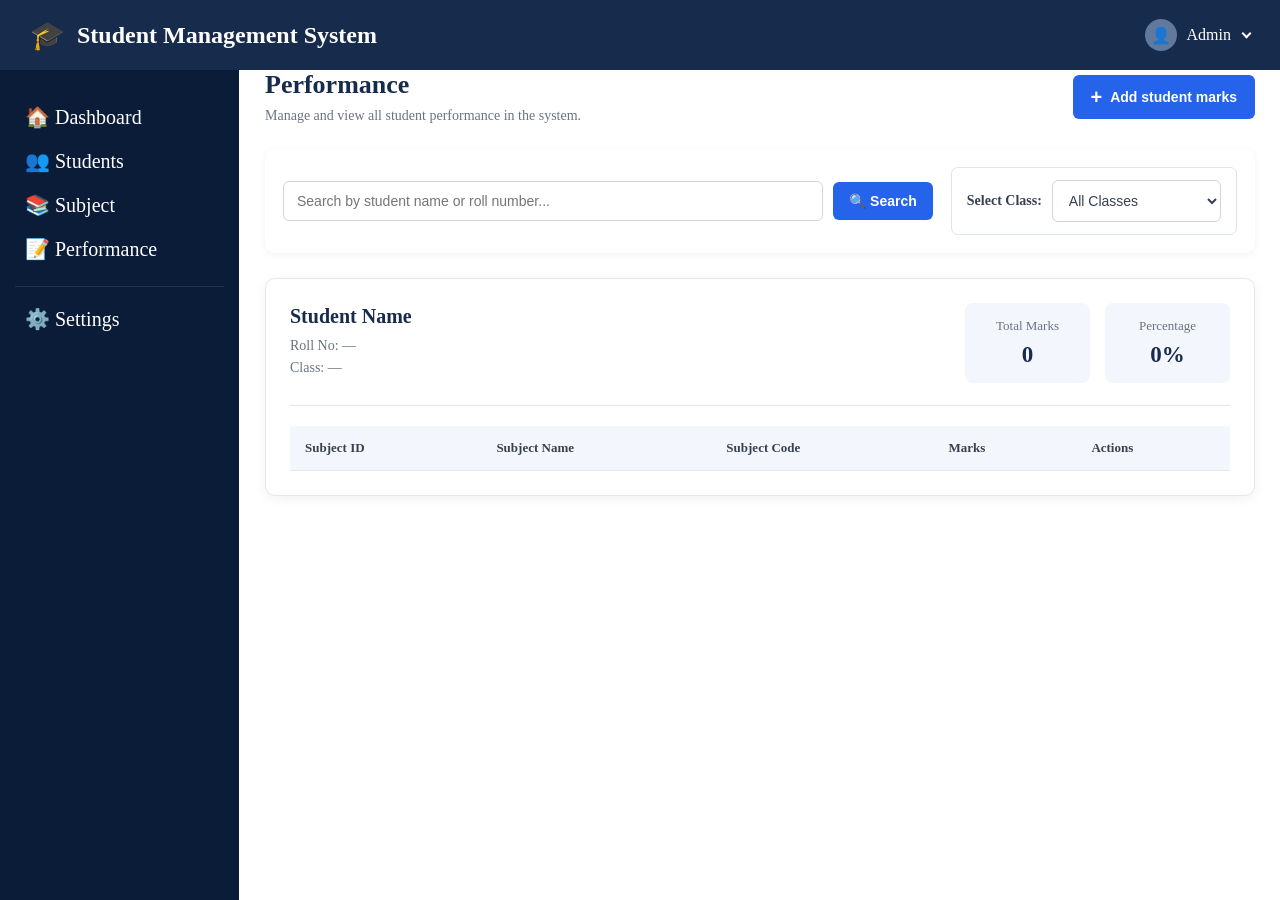
==== forntend/performance.html @ 9e1eb783 "making js of marks section" ====
<!DOCTYPE html>
<html lang="en">

<head>
    <meta charset="UTF-8">
    <meta name="viewport" content="width=device-width, initial-scale=1.0">

    <link rel="stylesheet" href="style.css">

    <title>Marks Management</title>
</head>

<body>

    <!-- Header -->
    <header class="top-header">

        <div class="logo-section">
            <span>🎓</span>
            <h2>Student Management System</h2>
        </div>

        <div class="profile">
            <div class="profile-icon">👤</div>
            <span>Admin</span>
            <span class="arrow"></span>
        </div>

    </header>

    <!-- Sidebar -->
    <aside class="side-bar">

        <nav class="navigation">
            <a href="index.html" class="nav-item">🏠 Dashboard</a>
            <a href="Students.html" class="nav-item">👥 Students</a>
            <a href="subjects.html" class="nav-item">📚 Subject</a>
            <a href="performance.html" class="nav-item">📝 Performance</a>
            <a href="settings.html" class="nav-item settings-item">⚙️ Settings</a>
        </nav>

    </aside>

    <!-- Main Content -->
    <main class="main-content">

        <!-- Page Header -->
        <div class="s1">

            <div>
                <h2>Performance</h2>
                <p>Manage and view all student performance in the system.</p>
            </div>

            <button type="button" class="add-marks" id="add-marks">
                <span>+</span>
                Add student marks
            </button>

        </div>

        <!-- Search and Class Filter -->
        <div class="marks-controls">

            <div class="marks-search">
                <input
                    type="search"
                    id="search-marks"
                    placeholder="Search by student name or roll number..."
                >

                <button type="button" id="search-btn">
                    🔍 Search
                </button>
            </div>

            <div class="class-filter">
                <label for="select-class">Select Class:</label>

                <select id="select-class">
                    <option value="">All Classes</option>
                    <option value=""></option>
                </select>
            </div>

        </div>

        <!-- Marks Modal -->
        <div class="marks-modal" id="marks-modal">

            <div class="marks-modal-content">

                <div class="header-modal">
                    <h2 class="modal-header">Add Marks</h2>

                    <button
                        type="button"
                        class="close-modal"
                        id="close-modal"
                    >
                        &times;
                    </button>
                </div>

                <!-- Marks Form -->
                <form class="makrs-form" id="makrs-form">

                    <div class="form-group">
                        <label for="student-id">Student ID</label>

                        <input
                            type="number"
                            id="student-id"
                            name="student-id"
                            placeholder="Enter student ID"
                            required
                        >
                    </div>

                    <div class="form-group">
                        <label for="subject-id">Subject ID</label>

                        <input
                            type="number"
                            id="subject-id"
                            name="subject-id"
                            placeholder="Enter subject ID"
                            required
                        >
                    </div>

                    <div class="form-group">
                        <label for="subject-marks">Marks</label>

                        <input
                            type="number"
                            id="subject-marks"
                            name="subject-marks"
                            placeholder="Enter marks obtained"
                            min="0"
                            required
                        >
                    </div>

                    <div>
                        <button
                            type="button"
                            class="add-subject1"
                            id="add-subject1"
                        >
                            <span>+</span>
                            Add subject
                        </button>
                    </div>

                    <div class="form-actions">
                        
                        <button
                            type="button"
                            class="cancel-marks"
                            id="cancel-marks"
                        >
                            Cancel
                        </button>

                        <button
                            type="submit"
                            class="save-marks"
                            id="save-marks"
                        >
                            Save Marks
                        </button>

                    </div>

                </form>

            </div>

        </div>

        <!-- Student Marks Cards -->
        <div class="marks-container" id="marks-container">

            <!-- Example Student Card -->
            <div class="student-marks-card">

                <!-- Student Information and Summary -->
                <div class="student-marks-header">

                    <div class="student-info">
                        <h3 class="student-name">Student Name</h3>
                        <p class="student-rollno">Roll No: —</p>
                        <p class="student-class">Class: —</p>
                    </div>

                    <div class="student-performance">

                        <div class="total-marks">
                            <span>Total Marks</span>
                            <h3 class="total-marks-value">0</h3>
                        </div>

                        <div class="percentage">
                            <span>Percentage</span>
                            <h3 class="percentage-value">0%</h3>
                        </div>

                    </div>

                </div>

                <!-- Subject-wise Marks Table -->
                <div class="marks-table-container">

                    <table class="marks-table">

                        <thead>
                            <tr>
                                <th>Subject ID</th>
                                <th>Subject Name</th>
                                <th>Subject Code</th>
                                <th>Marks</th>
                                <th>Actions</th>
                            </tr>
                        </thead>

                        <tbody class="marksTableBody">
                            <!-- JavaScript will insert subject marks here -->
                        </tbody>

                    </table>

                </div>

            </div>

        </div>

    </main>

    <script src="performance.js"></script>

</body>
</html>
---- forntend/style.css ----
.coming-soon-page {
    display: flex;
    justify-content: center;
    align-items: center;
    min-height: calc(100vh - 70px);
}
.coming-soon{
    font-size: 100px;
}
* {
    box-sizing: border-box;
}
body {
    margin: 0;
    height: 100%;
    overflow: hidden;
}
/* ===Header=== */
.top-header{
    position: fixed;
    top:0;
    width: 100%;
    height: 70px;
    display: flex;
    align-items: center;
    justify-content: space-between;
    padding: 0 30px;
    background: #172b4d;
    color: white;
    z-index: 1000;
}
.logo-section {
    display: flex;
    align-items: center;
    gap: 12px;
}
.logo-section span{
    font-size: 28px;
}
.logo-section h2 {
    margin: 0;
}
.profile{
    display: flex;
    align-items: center;
    gap:10px;
    cursor: pointer;
}
.profile-icon{
    width: 32px;
    height: 32px;
    border-radius: 50%;
    background: #60799d;
    display: flex;
    align-items: center;
    justify-content: center;
}
.arrow{
    width: 7px;
    height: 7px;
    border-right: 2px solid white;
    border-bottom: 2px solid white;
    transform: rotate(45deg);
    margin-left: 2px;
    margin-top: -4px;

}

/* ===Side Bar=== */
.side-bar{
    position: fixed;
    left: 0;
    top: 70px;
    width: 240px; 
    height:calc(100vh - 70px);
    background-color: #0b1c39;
    border-right: 1px solid white;
    padding: 25px 15px;
    display: flex;
    flex-direction: column;
    z-index: 999;
}
.nav-item{
    text-decoration: none;
    display: flex;
    align-items: center;
    font-size: 20px;
    gap:8px;
    padding: 10px;
    color: white;
    transition: 0.2s;
}
.nav-item:hover {
    background: #21262d;
    color: #f0f6fc; 
}
.nav-item.active {
    background: #238636; 
    color: white; 
}
.nav-item:last-child {
    border-top: 1px solid #1e3355;
    margin-top: 15px;
    padding-top: 20px;
}

/* ===Main=== */
.main-content{
    margin-left: 240px;
    margin-top: 60px;
    /* padding-left: 25px;
    padding-top: 10px; */
    padding: 10px 25px 25px;
    height: calc(100vh - 70px);
    width: calc(100%-240px);
    overflow-y: auto;
    overflow-x: hidden;
}
.a1 h2{
    margin: 0 0 5px 0;
}
.a1 p{
    margin: 0;
}
/* .stats{
    display: flex;
    justify-content: space-between;
    align-items: center;
    margin-bottom: 30px;
    padding: 25px;
    background: #161b22; 
    border: 1px solid #30363d; 
    border-radius: 12px;
} */
.stats {
    display: grid;
    grid-template-columns: repeat(4, 1fr);
    gap: 20px;
    margin-top: 25px;
    width: 100%;
}

/* ===Common card styling=== */
.total-students,
.total-subjects,
.total-classes,
.average-percentage{
    padding: 18px;
    border-radius: 12px;
    min-height: 140px;
    min-width: 0;
    border:1px solid #dce4ee
}
.total-students{
    background: #eef6ff;
}
.total-subjects{
    background: #edfaf5;
}
.total-classes{
    background: #f3f0ff;
}
.average-percentage{
    background: #fff7eb;
}
.stats i {
    display: flex;
    align-items: center;
    justify-content: center;

    width: 50px;
    height: 50px;

    border-radius: 50%;
    font-size: 24px;

    margin-bottom: 12px;
}

/* Card headings */
.stats h3 {
    margin: 0 0 12px 0;
    font-size: 16px;
}

/* Large number */
.stats p {
    margin: 0 0 12px 0;
    font-size: 32px;
    font-weight: bold;
}

/* Monthly change */
.change {
    color: #20b486;
    font-size: 14px;
}

.arrow-up {
    font-size: 18px;
    font-weight: bold;
}

/* === Dashboard Bottom === */

.dashboard-bottom {
    display: grid;
    grid-template-columns: 1fr 1fr;
    gap: 20px;
    margin-top: 20px;
}

/* === Quick Actions === */
.quick-actions {
    border: 1px solid #dce4ee;
    border-radius: 12px;
    padding: 20px;
    background: white;
}
.quick-actions h3 {
    margin: 0 0 18px 0;
    font-size: 20px;
}
.quick-actions a {
    display: flex;
    align-items: center;
    justify-content: center;
    gap: 10px;
    height: 50px;
    margin-bottom: 10px;
    border-radius: 8px;
    text-decoration: none;
    color: white;
}
.new-student {
    background: #3478ed;
}
.manage-sub {
    background: #20b486;
}
.all-students {
    background: #7957e8;
}
.action-icon {
    font-size: 18px;
}


/* === Recent Activity === */
.recent-activity {
    border: 1px solid #dce4ee;
    border-radius: 12px;
    padding: 20px;
    background: white;
}
.recent-activity h3 {
    margin: 0 0 15px 0;
    font-size: 20px;
}
.activity-item {
    display: flex;
    align-items: center;
    gap: 12px;
    padding: 12px 0;
    border-bottom: 1px solid #e5eaf0;
}
.activity-item:last-child {
    border-bottom: none;
}
.activity-icon {
    width: 38px;
    height: 38px;
    display: flex;
    align-items: center;
    justify-content: center;
    border-radius: 50%;
    background: #eef4ff;
    font-size: 18px;
}
.activity-item strong {
    display: block;
    font-size: 15px;
}
.activity-item p {
    margin: 3px 0;
    font-size: 14px;
}
.activity-item small {
    color: #718096;
    font-size: 12px;
}

/* =====Students Section===== */
.s1{
    display: flex;
    justify-content: space-between;
    align-items: center;
}
.s1 h2 {
    margin: 0 0 5px 0;
}
.s1 p {
    margin: 0;
}
.add-student {
    background: #287cf0;
    color: white;
    border: none;
    border-radius: 6px;
    padding: 10px 18px;
    font-size: 14px;
    cursor: pointer;
    display: flex;
    align-items: center;
    gap: 8px;
}
.add-student:hover{
    color: #072044;
    background-color: #566277;
}
.add-student span {
    font-size: 18px;
}

/* ===Search and Filter=== */
.student-filters {
    display: flex;
    gap: 20px;
    margin-top: 25px;
    margin-bottom: 25px;
}
.search-box {
    flex: 1;
    display: flex;
    align-items: center;
    gap: 10px;
    padding: 12px 15px;
    border: 1px solid #dce4ee;
    border-radius: 7px;
    background: white;
}
.search-box input {
    width: 100%;
    border: none;
    outline: none;
    font-size: 14px;
}
.class-filter {
    width: 30%;
    display: flex;
    align-items: center;
    gap: 10px;
    padding: 12px 15px;
    border: 1px solid #dce4ee;
    border-radius: 7px;
    background: white;
}
.class-filter select {
    width: 100%;
    border: none;
    outline: none;
    background: white;
    font-size: 14px;
}

/* ===Student Table=== */
.student-table {
    width: 100%;
    margin-top: 20px;
    background: white;
    border: 1px solid #e1e8f0;
    border-radius: 8px;
    overflow-x: auto;
}
.student-table table {
    width: 100%;
    border-collapse: collapse;
}
.student-table th {
    background: #f1f5f9;
    color: #172b4d;
    text-align: left;
    padding: 16px 14px;
    font-size: 14px;
    font-weight: 600;
}
.student-table td {
    padding: 14px;
    border-top: 1px solid #e5eaf0;
    color: #344563;
    font-size: 14px;
}
.student-row:hover {
    background: #ebeff5;
}
.student-actions {
    white-space: nowrap;
}
.view-btn {
    background: #287cf0;
    color: white;
    border: none;
    border-radius: 6px;
    padding: 8px 18px;
    cursor: pointer;
    margin-right: 8px;
}
.edit-btn {
    background: white;
    color: #344563;
    border: 1px solid #dce4ee;
    border-radius: 6px;
    padding: 8px 18px;
    cursor: pointer;
    margin-right: 8px;
}
.delete-btn {
    background: #fff5f5;
    color: #ef4444;
    border: 1px solid #ffd5d5;
    border-radius: 6px;
    padding: 8px 12px;
    cursor: pointer;
}
.view-btn:hover {
    background: #1769d5;
}
.edit-btn:hover {
    background: #f1f5f9;
}
.delete-btn:hover {
    background: #ffe5e5;
}

/* ===Subject Table=== */
.subject-table {
    width: 100%;
    margin-top: 20px;
    background: white;
    border: 1px solid #e1e8f0;
    border-radius: 8px;
    overflow-x: auto;
}
.subject-table table {
    width: 100%;
    border-collapse: collapse;
}
.subject-table th {
    background: #f1f5f9;
    color: #172b4d;
    text-align: left;
    padding: 16px 14px;
    font-size: 14px;
    font-weight: 600;
}
.subject-table td {
    padding: 14px;
    border-top: 1px solid #e5eaf0;
    color: #344563;
    font-size: 14px;
}
.subject-row:hover {
    background: #ebeff5;
}
.subject-actions {
    white-space: nowrap;
}

/* ===Add Student=== */
.student-modal {
    display: none;

    position: fixed;
    top: 0;
    left: 0;

    width: 100%;
    height: 100%;

    background: rgba(0, 0, 0, 0.5);

    align-items: center;
    justify-content: center;

    z-index: 1000;
}
.student-modal-content {
    width: 450px;
    max-width: 90%;

    background: white;
    border-radius: 10px;

    padding: 25px;

    box-shadow: 0 10px 30px rgba(0, 0, 0, 0.2);
}
.modal-header {
    display: flex;
    align-items: center;
    justify-content: space-between;

    margin-bottom: 20px;
}

.modal-header h2 {
    margin: 0;
}

.close-modal {
    border: none;
    background: none;

    font-size: 28px;
    cursor: pointer;
}
.form-group {
    display: flex;
    flex-direction: column;

    margin-bottom: 15px;
}

.form-group label {
    margin-bottom: 6px;
    font-weight: 600;
}

.form-group input,
.form-group select {
    padding: 10px;

    border: 1px solid #d5dce5;
    border-radius: 6px;

    font-size: 14px;
}

.form-group input:focus,
.form-group select:focus {
    outline: none;
    border-color: #3b82f6;
}
.modal-actions {
    display: flex;
    justify-content: flex-end;

    gap: 10px;
    margin-top: 20px;
}

.cancel-btn,
.save-btn {
    padding: 10px 18px;

    border-radius: 6px;
    cursor: pointer;

    font-size: 14px;
}

.cancel-btn {
    background: white;
    border: 1px solid #d5dce5;
}

.save-btn {
    background: #3b82f6;
    color: white;
    border: none;
}

/* === Edit Student Modal === */

#edit-student-modal {
    display: none;
}

/* Modal background */
.student-modal {
    position: fixed;
    top: 0;
    left: 0;

    width: 100%;
    height: 100%;

    background: rgba(0, 0, 0, 0.5);

    align-items: center;
    justify-content: center;

    z-index: 1000;
}

/* Modal box */
.student-modal-content {
    width: 450px;
    max-width: 90%;
    max-height: 90vh;
    overflow-y: auto;

    background: white;
    border-radius: 10px;
    padding: 25px;

    box-shadow: 0 10px 30px rgba(0, 0, 0, 0.2);
}

/* Modal heading */
.modal-header {
    display: flex;
    align-items: center;
    justify-content: space-between;

    margin-bottom: 20px;
}

.modal-header h2 {
    margin: 0;
}

/* Close button */
.close-modal {
    border: none;
    background: none;

    font-size: 28px;
    cursor: pointer;
}

/* Form fields */
.form-group {
    display: flex;
    flex-direction: column;

    margin-bottom: 15px;
}

.form-group label {
    margin-bottom: 6px;
    font-weight: 600;
}

.form-group input,
.form-group select {
    padding: 10px;

    border: 1px solid #d5dce5;
    border-radius: 6px;

    font-size: 14px;
}

.form-group input:focus,
.form-group select:focus {
    outline: none;
    border-color: #3b82f6;
}

/* Modal buttons */
.modal-actions {
    display: flex;
    justify-content: flex-end;

    gap: 10px;
    margin-top: 20px;
}

.cancel-btn,
.save-btn {
    padding: 10px 18px;

    border-radius: 6px;
    cursor: pointer;

    font-size: 14px;
}

.cancel-btn {
    background: white;
    border: 1px solid #d5dce5;
}

.save-btn {
    background: #3b82f6;
    color: white;
    border: none;
}

.save-btn:hover {
    background: #2563eb;
}

.cancel-btn:hover {
    background: #f1f5f9;
}

/* ===Add Subject=== */

.subject-modal {
    display: none;
    position: fixed;
    top: 0;
    left: 0;
    width: 100%;
    height: 100%;
    background: rgba(0, 0, 0, 0.5);

    align-items: center;
    justify-content: center;

    z-index: 1100;
}

/* Modal Box */

.subject-modal-content {
    width: 500px;
    max-width: 90%;
    background: white;
    border-radius: 10px;
    padding: 25px;
    box-shadow: 0 10px 30px rgba(0, 0, 0, 0.2);
}

/* Modal Header */

.subject-modal-header {
    display: flex;
    align-items: center;
    justify-content: space-between;
    margin-bottom: 25px;
}

.subject-modal-header h2 {
    margin: 0;
    color: #172b4d;
    font-size: 22px;
}

/* Close Button */

.close-subject-modal {
    border: none;
    background: none;
    font-size: 28px;
    color: #718096;
    cursor: pointer;
    line-height: 1;
}

.close-subject-modal:hover {
    color: #172b4d;
}

/* Form */

#subject-form {
    display: flex;
    flex-direction: column;
    gap: 18px;
}

/* Form Group */

.form-group {
    display: flex;
    flex-direction: column;
    gap: 7px;
}

.form-group label {
    font-size: 14px;
    font-weight: 600;
    color: #344563;
}

.form-group input,
.form-group textarea {
    width: 100%;
    padding: 11px 12px;
    border: 1px solid #dce4ee;
    border-radius: 6px;
    outline: none;
    font-size: 14px;
    font-family: inherit;
}

.form-group input:focus,
.form-group textarea:focus {
    border-color: #287cf0;
}

.form-group textarea {
    resize: vertical;
}

/* Form Buttons */

.subject-form-actions {
    display: flex;
    justify-content: flex-end;
    gap: 10px;
    margin-top: 5px;
}

.cancel-btn {
    background: white;
    color: #344563;
    border: 1px solid #dce4ee;
    border-radius: 6px;
    padding: 10px 18px;
    font-size: 14px;
    cursor: pointer;
}

.cancel-btn:hover {
    background: #f1f5f9;
}

.save-subject-btn {
    background: #287cf0;
    color: white;
    border: none;
    border-radius: 6px;
    padding: 10px 18px;
    font-size: 14px;
    cursor: pointer;
}

.save-subject-btn:hover {
    background: #1769d5;
}


/* ===marks management=== */

.add-marks {
    background: #287cf0;
    color: white;
    border: none;
    border-radius: 6px;
    padding: 10px 18px;
    font-size: 14px;
    cursor: pointer;
    display: flex;
    align-items: center;
    gap: 8px;
}
.add-marks:hover{
    color: #072044;
    background-color: #566277;
}
.add-marks span {
    font-size: 18px;
}


/* add student marks */

.marks-modal {
    display: none;
    position: fixed;
    inset: 0;
    z-index: 2000;
    background: rgba(15, 23, 42, 0.55);
    justify-content: center;
    align-items: center;
    padding: 20px;
}

.marks-modal-content {
    background: white;
    width: 100%;
    max-width: 520px;
    max-height: 90vh;
    overflow-y: auto;
    border-radius: 12px;
    padding: 25px;
    box-shadow: 0 15px 45px rgba(0, 0, 0, 0.2);
    box-sizing: border-box;
}

.header-modal {
    display: flex;
    justify-content: space-between;
    align-items: center;
    gap: 15px;
    padding-bottom: 18px;
    margin-bottom: 22px;
    border-bottom: 1px solid #e5e7eb;
}

.modal-header {
    color: #172b4d;
    font-size: 22px;
    margin: 0;
}

.close-modal {
    background: #f3f4f6;
    color: #374151;
    border: none;
    width: 35px;
    height: 35px;
    border-radius: 6px;
    font-size: 25px;
    cursor: pointer;
}

.close-modal:hover {
    background: #e5e7eb;
}

/* Form Fields */

.makrs-form {
    display: flex;
    flex-direction: column;
    gap: 18px;
}

.form-group {
    display: flex;
    flex-direction: column;
    gap: 8px;
}

.form-group label {
    color: #374151;
    font-size: 14px;
    font-weight: 600;
}

.form-group input,
.form-group select {
    width: 100%;
    box-sizing: border-box;
    padding: 12px 13px;
    border: 1px solid #d1d5db;
    border-radius: 6px;
    font-size: 14px;
    outline: none;
    background: white;
    transition: border-color 0.2s, box-shadow 0.2s;
}

.form-group input:focus,
.form-group select:focus {
    border-color: #2563eb;
    box-shadow: 0 0 0 3px rgba(37, 99, 235, 0.12);
}

.form-group input::placeholder {
    color: #9ca3af;
}

/* Add Subject Button */

.add-subject1 {
    display: inline-flex;
    align-items: center;
    justify-content: center;
    gap: 8px;
    background: #2563eb;
    color: white;
    border: none;
    border-radius: 6px;
    padding: 11px 16px;
    font-size: 14px;
    font-weight: 600;
    cursor: pointer;
}

.add-subject1:hover {
    background: #1d4ed8;
}

.add-subject1 span {
    font-size: 19px;
    line-height: 1;
}


/* ========================================
   PERFORMANCE / MARKS PAGE
======================================== */

/* Page Header */
.s1 {
    display: flex;
    justify-content: space-between;
    align-items: center;
    gap: 20px;
    margin-bottom: 25px;
}

.s1 h2 {
    color: #172b4d;
    font-size: 26px;
    margin: 0 0 8px;
}

.s1 p {
    color: #6b7280;
    font-size: 14px;
    margin: 0;
}

/* Add Marks Button */
.add-marks {
    display: flex;
    align-items: center;
    justify-content: center;
    gap: 8px;
    background: #2563eb;
    color: white;
    border: none;
    border-radius: 6px;
    padding: 12px 18px;
    font-size: 14px;
    font-weight: 600;
    cursor: pointer;
    white-space: nowrap;
    transition: background 0.2s;
}

.add-marks:hover {
    background: #1d4ed8;
}

.add-marks span {
    font-size: 20px;
    line-height: 1;
}
/* Search and Class Filter */
.marks-controls {
    display: flex;
    justify-content: space-between;
    align-items: center;
    gap: 18px;
    flex-wrap: wrap;
    background: white;
    padding: 18px;
    border-radius: 10px;
    margin-bottom: 25px;
    box-shadow: 0 2px 8px rgba(0, 0, 0, 0.05);
}

.marks-search {
    display: flex;
    align-items: center;
    gap: 10px;
    flex: 1;
    min-width: 250px;
}

#search-marks {
    flex: 1;
    min-width: 0;
    padding: 11px 13px;
    border: 1px solid #d1d5db;
    border-radius: 6px;
    outline: none;
    font-size: 14px;
}

#search-marks:focus {
    border-color: #2563eb;
    box-shadow: 0 0 0 3px rgba(37, 99, 235, 0.1);
}

#search-btn {
    padding: 11px 16px;
    background: #2563eb;
    color: white;
    border: none;
    border-radius: 6px;
    cursor: pointer;
    font-size: 14px;
    font-weight: 600;
    white-space: nowrap;
}

#search-btn:hover {
    background: #1d4ed8;
}

.class-filter {
    display: flex;
    align-items: center;
    gap: 10px;
}

.class-filter label {
    color: #374151;
    font-size: 14px;
    font-weight: 600;
    white-space: nowrap;
}

#select-class {
    min-width: 150px;
    padding: 11px 12px;
    border: 1px solid #d1d5db;
    border-radius: 6px;
    background: white;
    color: #374151;
    font-size: 14px;
    outline: none;
    cursor: pointer;
}

#select-class:focus {
    border-color: #2563eb;
}

/* Student Marks Container */
.marks-container {
    display: flex;
    flex-direction: column;
    gap: 24px;
}

/* Individual Student Card */
.student-marks-card {
    background: white;
    border-radius: 10px;
    padding: 24px;
    box-shadow: 0 3px 12px rgba(0, 0, 0, 0.06);
    border: 1px solid #e5e7eb;
}

/* Student Details and Performance Summary */
.student-marks-header {
    display: flex;
    justify-content: space-between;
    align-items: center;
    gap: 25px;
    flex-wrap: wrap;
    padding-bottom: 22px;
    margin-bottom: 20px;
    border-bottom: 1px solid #e5e7eb;
}

.student-info {
    flex: 1;
    min-width: 180px;
}

.student-name {
    color: #172b4d;
    font-size: 20px;
    margin: 0 0 10px;
}

.student-rollno,
.student-class {
    color: #6b7280;
    font-size: 14px;
    margin: 6px 0;
}

/* Total Marks and Percentage */
.student-performance {
    display: flex;
    gap: 15px;
}

.total-marks,
.percentage {
    min-width: 125px;
    padding: 15px 18px;
    border-radius: 8px;
    background: #f3f6fc;
    text-align: center;
}

.total-marks span,
.percentage span {
    display: block;
    color: #6b7280;
    font-size: 13px;
    margin-bottom: 8px;
}

.total-marks-value,
.percentage-value {
    color: #172b4d;
    font-size: 23px;
    margin: 0;
}

/* Subject Marks Table */
.marks-table-container {
    width: 100%;
    overflow-x: auto;
}

.marks-table {
    width: 100%;
    border-collapse: collapse;
    min-width: 550px;
}

.marks-table thead {
    background: #f3f6fc;
}

.marks-table th {
    color: #374151;
    font-size: 13px;
    font-weight: 600;
    text-align: left;
    padding: 14px 15px;
    border-bottom: 1px solid #e5e7eb;
    white-space: nowrap;
}

.marks-table td {
    color: #4b5563;
    font-size: 14px;
    padding: 14px 15px;
    border-bottom: 1px solid #e5e7eb;
}

.marks-table tbody tr:hover {
    background: #f9fafb;
}

.marks-table tbody tr:last-child td {
    border-bottom: none;
}

/* Table Action Buttons */
.marks-table .edit-btn,
.marks-table .delete-btn {
    padding: 7px 11px;
    border: none;
    border-radius: 5px;
    font-size: 12px;
    font-weight: 600;
    cursor: pointer;
    margin-right: 5px;
}

.marks-table .edit-btn {
    background: #dbeafe;
    color: #1d4ed8;
}

.marks-table .edit-btn:hover {
    background: #bfdbfe;
}

.marks-table .delete-btn {
    background: #fee2e2;
    color: #b91c1c;
}

.marks-table .delete-btn:hover {
    background: #fecaca;
}

/* Marks Modal Background */
.marks-modal {
    display: none;
    position: fixed;
    inset: 0;
    z-index: 2000;
    background: rgba(15, 23, 42, 0.55);
    justify-content: center;
    align-items: center;
    padding: 20px;
    box-sizing: border-box;
}

/* Modal Content */
.marks-modal-content {
    background: white;
    width: 100%;
    max-width: 520px;
    max-height: 90vh;
    overflow-y: auto;
    border-radius: 12px;
    padding: 25px;
    box-shadow: 0 15px 45px rgba(0, 0, 0, 0.2);
    box-sizing: border-box;
}

/* Modal Header */
.header-modal {
    display: flex;
    justify-content: space-between;
    align-items: center;
    gap: 15px;
    padding-bottom: 18px;
    margin-bottom: 22px;
    border-bottom: 1px solid #e5e7eb;
}

.modal-header {
    color: #172b4d;
    font-size: 22px;
    margin: 0;
}

.close-modal {
    background: #f3f4f6;
    color: #374151;
    border: none;
    width: 35px;
    height: 35px;
    border-radius: 6px;
    font-size: 25px;
    cursor: pointer;
}

.close-modal:hover {
    background: #e5e7eb;
}

/* Marks Form */
.makrs-form {
    display: flex;
    flex-direction: column;
    gap: 18px;
}

.form-group {
    display: flex;
    flex-direction: column;
    gap: 8px;
}

.form-group label {
    color: #374151;
    font-size: 14px;
    font-weight: 600;
}

.form-group input,
.form-group select {
    width: 100%;
    box-sizing: border-box;
    padding: 12px 13px;
    border: 1px solid #d1d5db;
    border-radius: 6px;
    font-size: 14px;
    outline: none;
    background: white;
}

.form-group input:focus,
.form-group select:focus {
    border-color: #2563eb;
    box-shadow: 0 0 0 3px rgba(37, 99, 235, 0.12);
}

/* Add Subject Button */
.add-subject1 {
    display: inline-flex;
    align-items: center;
    justify-content: center;
    gap: 8px;
    background: #eff6ff;
    color: #1d4ed8;
    border: 1px solid #bfdbfe;
    border-radius: 6px;
    padding: 10px 14px;
    font-size: 14px;
    font-weight: 600;
    cursor: pointer;
}

.add-subject1:hover {
    background: #dbeafe;
}

.add-subject1 span {
    font-size: 19px;
    line-height: 1;
}

/* Save and Cancel Buttons */
.form-actions {
    display: flex;
    justify-content: flex-end;
    gap: 10px;
    margin-top: 8px;
}

.save-marks,
.cancel-marks {
    padding: 11px 17px;
    border: none;
    border-radius: 6px;
    font-size: 14px;
    font-weight: 600;
    cursor: pointer;
}

.save-marks {
    background: #2563eb;
    color: white;
}

.save-marks:hover {
    background: #1d4ed8;
}

.cancel-marks {
    background: #f3f4f6;
    color: #374151;
}

.cancel-marks:hover {
    background: #e5e7eb;
}

/* Responsive Layout */
@media (max-width: 700px) {
    .s1 {
        align-items: flex-start;
        flex-direction: column;
    }

    .marks-controls {
        align-items: stretch;
        flex-direction: column;
    }

    .marks-search {
        min-width: 0;
        width: 100%;
    }

    .class-filter {
        justify-content: space-between;
    }

    #select-class {
        flex: 1;
    }

    .student-marks-card {
        padding: 16px;
    }

    .student-marks-header {
        align-items: stretch;
        flex-direction: column;
    }

    .student-performance {
        flex-wrap: wrap;
    }

    .total-marks,
    .percentage {
        flex: 1;
    }

    .marks-modal-content {
        padding: 20px;
    }
}

@media (max-width: 420px) {
    .marks-search {
        align-items: stretch;
        flex-direction: column;
    }

    #search-btn {
        width: 100%;
    }

    .student-performance {
        flex-direction: column;
    }

    .form-actions {
        flex-direction: column;
    }

    .save-marks,
    .cancel-marks {
        width: 100%;
    }
}

/* Responsive

@media (max-width: 700px) {
    .s1 {
        align-items: flex-start;
        flex-direction: column;
    }

    .marks-modal-content {
        padding: 20px;
    }
} */
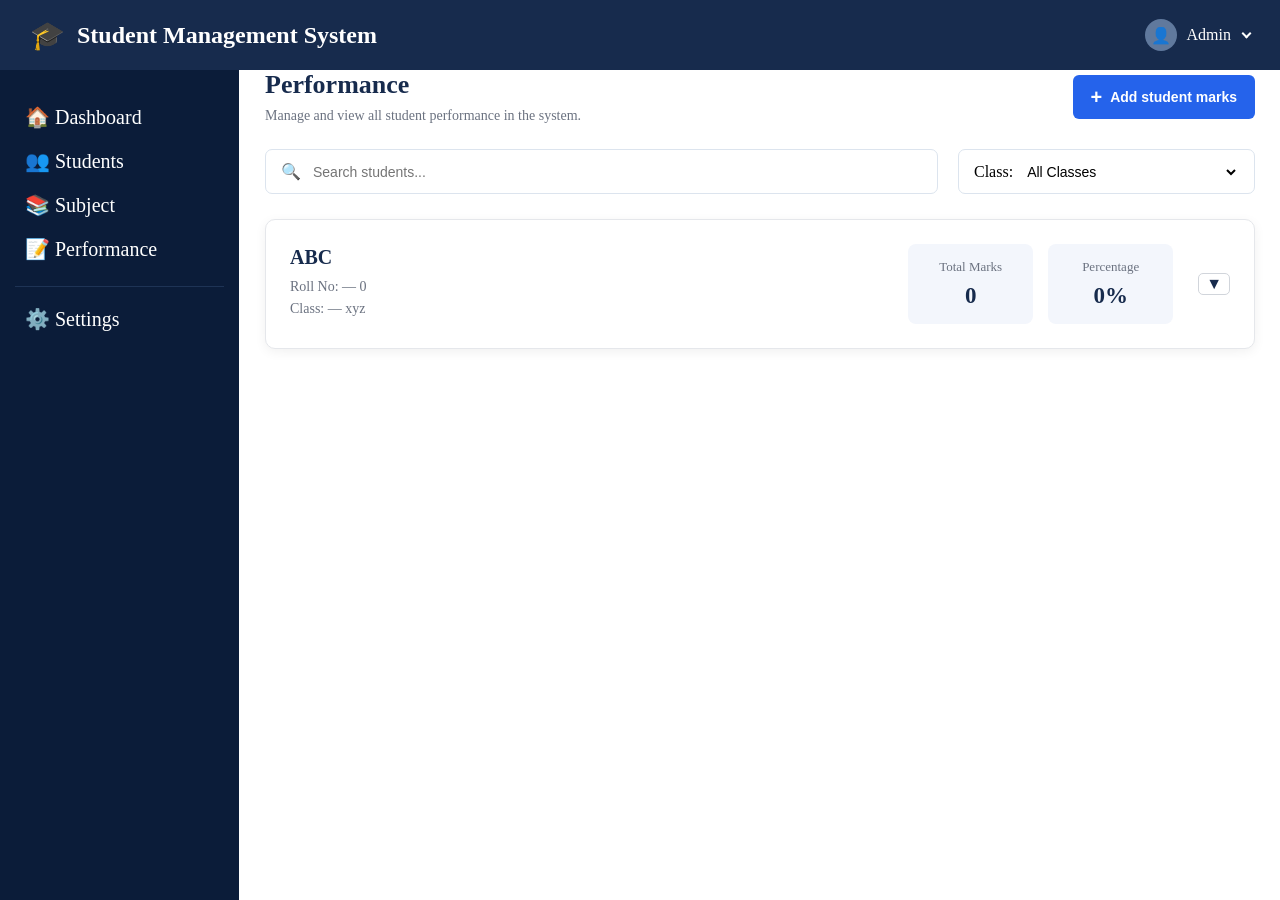
==== commit b45d4356: "just progressing" ====
--- a/forntend/performance.html
+++ b/forntend/performance.html
@@ -58,32 +58,27 @@
             </button>
 
         </div>
-
-        <!-- Search and Class Filter -->
-        <div class="marks-controls">
-
-            <div class="marks-search">
+        <!-- Search and Filter -->
+        <section class="student-filters">
+            <div class="search-box">
+                <span>🔍</span>
                 <input
-                    type="search"
-                    id="search-marks"
-                    placeholder="Search by student name or roll number..."
+                    type="text"
+                    id="search-student"
+                    placeholder="Search students..."
                 >
-
-                <button type="button" id="search-btn">
-                    🔍 Search
-                </button>
             </div>
 
             <div class="class-filter">
-                <label for="select-class">Select Class:</label>
-
-                <select id="select-class">
+                <label for="filter-class">Class:</label>
+                <select id="filter-class">
                     <option value="">All Classes</option>
-                    <option value=""></option>
+                    <option value="BCA 1st Year">BCA 1st Year</option>
+                    <option value="BCA 2nd Year">BCA 2nd Year</option>
+                    <option value="BCA 3rd Year">BCA 3rd Year</option>
                 </select>
             </div>
-
-        </div>
+        </section>
 
         <!-- Marks Modal -->
         <div class="marks-modal" id="marks-modal">
@@ -103,7 +98,7 @@
                 </div>
 
                 <!-- Marks Form -->
-                <form class="makrs-form" id="makrs-form">
+                <form class="marks-form" id="marks-form">
 
                     <div class="form-group">
                         <label for="student-id">Student ID</label>
@@ -145,8 +140,8 @@
                     <div>
                         <button
                             type="button"
-                            class="add-subject1"
-                            id="add-subject1"
+                            class="add-subject"
+                            id="add-subject"
                         >
                             <span>+</span>
                             Add subject
@@ -154,7 +149,7 @@
                     </div>
 
                     <div class="form-actions">
-                        
+
                         <button
                             type="button"
                             class="cancel-marks"
@@ -186,12 +181,12 @@
             <div class="student-marks-card">
 
                 <!-- Student Information and Summary -->
-                <div class="student-marks-header">
+                <div class="student-marks-header" student-toggle>
 
                     <div class="student-info">
-                        <h3 class="student-name">Student Name</h3>
-                        <p class="student-rollno">Roll No: —</p>
-                        <p class="student-class">Class: —</p>
+                        <h3 class="student-name">ABC</h3>
+                        <p class="student-rollno">Roll No: — 0</p>
+                        <p class="student-class">Class: — xyz</p>
                     </div>
 
                     <div class="student-performance">
@@ -208,10 +203,18 @@
 
                     </div>
 
+                    <div>
+
+                       <button type="button" class="toggle-marks-btn" aria-label="Show subject marks">
+                           ▼
+                       </button>
+
+                    </div>
+
                 </div>
 
                 <!-- Subject-wise Marks Table -->
-                <div class="marks-table-container">
+                <div class="marks-table-container" hidden>
 
                     <table class="marks-table">
 
@@ -226,7 +229,23 @@
                         </thead>
 
                         <tbody class="marksTableBody">
-                            <!-- JavaScript will insert subject marks here -->
+                            <td class="subject-id">101</td>
+                            <td class="subject-name">abc</td>
+                            <td class="subject-code">101</td>
+                            <td class="subject-marks">999</td>
+                            <td class="student-actions">
+                                <button class="view-btn" data-action="view">
+                                👁 View
+                                </button>
+
+                                <button class="edit-btn" data-action="edit">
+                                ✎ Edit
+                                </button>
+
+                                <button class="delete-btn" data-action="delete">
+                                🗑
+                                </button>
+                            </td>
                         </tbody>
 
                     </table>
--- a/forntend/style.css
+++ b/forntend/style.css
@@ -1034,88 +1034,6 @@
     font-size: 20px;
     line-height: 1;
 }
-/* Search and Class Filter */
-.marks-controls {
-    display: flex;
-    justify-content: space-between;
-    align-items: center;
-    gap: 18px;
-    flex-wrap: wrap;
-    background: white;
-    padding: 18px;
-    border-radius: 10px;
-    margin-bottom: 25px;
-    box-shadow: 0 2px 8px rgba(0, 0, 0, 0.05);
-}
-
-.marks-search {
-    display: flex;
-    align-items: center;
-    gap: 10px;
-    flex: 1;
-    min-width: 250px;
-}
-
-#search-marks {
-    flex: 1;
-    min-width: 0;
-    padding: 11px 13px;
-    border: 1px solid #d1d5db;
-    border-radius: 6px;
-    outline: none;
-    font-size: 14px;
-}
-
-#search-marks:focus {
-    border-color: #2563eb;
-    box-shadow: 0 0 0 3px rgba(37, 99, 235, 0.1);
-}
-
-#search-btn {
-    padding: 11px 16px;
-    background: #2563eb;
-    color: white;
-    border: none;
-    border-radius: 6px;
-    cursor: pointer;
-    font-size: 14px;
-    font-weight: 600;
-    white-space: nowrap;
-}
-
-#search-btn:hover {
-    background: #1d4ed8;
-}
-
-.class-filter {
-    display: flex;
-    align-items: center;
-    gap: 10px;
-}
-
-.class-filter label {
-    color: #374151;
-    font-size: 14px;
-    font-weight: 600;
-    white-space: nowrap;
-}
-
-#select-class {
-    min-width: 150px;
-    padding: 11px 12px;
-    border: 1px solid #d1d5db;
-    border-radius: 6px;
-    background: white;
-    color: #374151;
-    font-size: 14px;
-    outline: none;
-    cursor: pointer;
-}
-
-#select-class:focus {
-    border-color: #2563eb;
-}
-
 /* Student Marks Container */
 .marks-container {
     display: flex;
@@ -1139,9 +1057,25 @@
     align-items: center;
     gap: 25px;
     flex-wrap: wrap;
-    padding-bottom: 22px;
-    margin-bottom: 20px;
-    border-bottom: 1px solid #e5e7eb;
+    padding-bottom: 0;
+    margin-bottom: 0;
+    border-bottom: none;
+}
+
+.toggle-marks-btn {
+    background: none;
+    border: 1px solid #d1d5db;
+    border-radius: 5px;
+    padding: 2px 7px;
+    font-size: 16px;
+    color: #172b4d;
+    cursor: pointer;
+    line-height: 1;
+}
+
+.toggle-marks-btn:hover {
+    background-color: #f1f5f9;
+    border-color: #94a3b8;
 }
 
 .student-info {
@@ -1196,7 +1130,9 @@
 .marks-table-container {
     width: 100%;
     overflow-x: auto;
-}
+    margin-top: 16px;
+}
+
 
 .marks-table {
     width: 100%;
